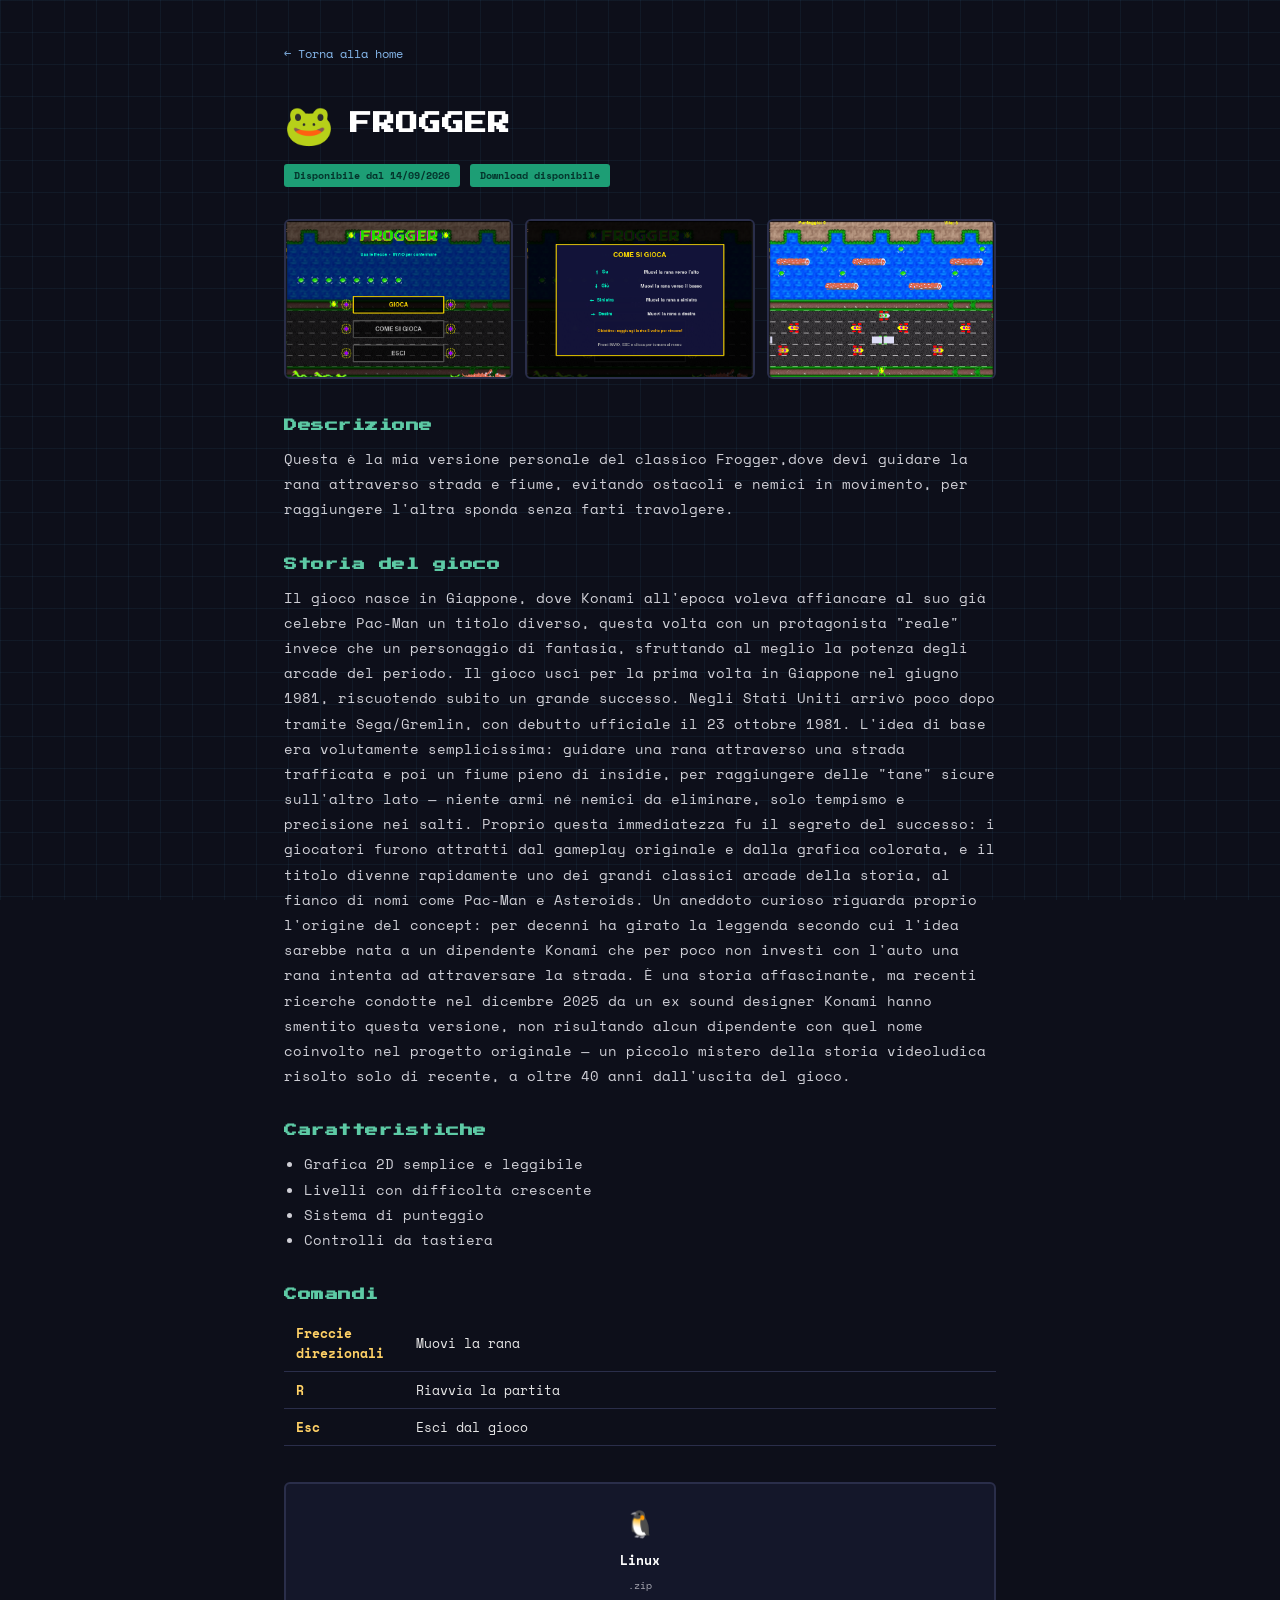
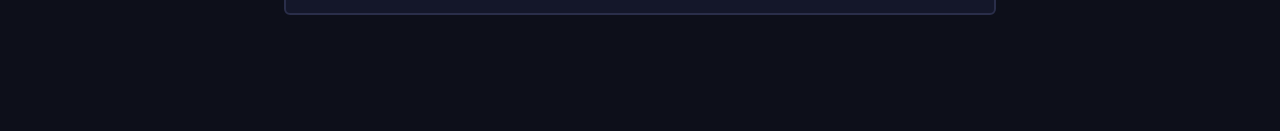
==== Pages/frogger.html @ f4dc423c "Remove a title" ====
<!DOCTYPE html>
<html lang="en">
<head>
    <meta charset="UTF-8">
    <meta name="viewport" content="width=device-width, initial-scale=1.0">
    <link rel="stylesheet" href="../Style/Style_Page/frogger_page.css">
    <title>Frogger - Mini Game Tech</title>
</head>
<body>
    <div class="grid-bg"></div>

    <div class="wrap">
        <a class="back-link" href="../index.html">&larr; Torna alla home</a>

        <div class="title-row">
            <span class="icon">🐸</span>
            <h1>FROGGER</h1>
        </div>
        <span class="badge">Disponibile dal 14/09/2026</span>
        <span class="badge_download">Download disponibile</span>

        <div class="screenshots">
            <img class="shot" src="../Screen/Frogger/Schermata_Principale.png" alt="Schermata principale">
            <img class="shot" src="../Screen/Frogger/Comandi.png" alt="Schermata dei comandi">
            <img class="shot" src="../Screen/Frogger/Gioco_Principale.png" alt="Schermata principale del gioco">
        </div>

        <section>
            <h2>Descrizione</h2>
            <p>
                Questa è la mia versione personale del classico Frogger,dove devi
                guidare la rana attraverso strada e fiume, evitando ostacoli e nemici in movimento,
                per raggiungere l'altra sponda senza farti travolgere.
            </p>
        </section>

        <section>
            <h2>Storia del gioco</h2>
            <p>
                Il gioco nasce in Giappone, dove Konami all'epoca voleva affiancare al suo già celebre Pac-Man un titolo diverso,
                questa volta con un protagonista "reale" invece che un personaggio di fantasia, sfruttando al meglio la potenza degli arcade del periodo.
                Il gioco uscì per la prima volta in Giappone nel giugno 1981, riscuotendo subito un grande successo. Negli Stati Uniti arrivò poco dopo tramite Sega/Gremlin, con debutto ufficiale il 23 ottobre 1981.

                L'idea di base era volutamente semplicissima: guidare una rana attraverso una strada trafficata e poi un fiume pieno di insidie, per raggiungere delle "tane" sicure sull'altro lato — niente armi né nemici da eliminare, solo tempismo e precisione nei salti.
                Proprio questa immediatezza fu il segreto del successo: i giocatori furono attratti dal gameplay originale e dalla grafica colorata, e il titolo divenne rapidamente uno dei grandi classici arcade della storia, al fianco di nomi come Pac-Man e Asteroids.

                Un aneddoto curioso riguarda proprio l'origine del concept: per decenni ha girato la leggenda secondo cui l'idea sarebbe nata a un dipendente Konami che per poco non investì con l'auto una rana intenta ad attraversare la strada.
                È una storia affascinante, ma recenti ricerche condotte nel dicembre 2025 da un ex sound designer Konami hanno smentito questa versione, non risultando alcun dipendente con quel nome coinvolto nel progetto originale — un piccolo mistero della storia videoludica risolto solo di recente, a oltre 40 anni dall'uscita del gioco.
            </p>
        </section>

        <section>
            <h2>Caratteristiche</h2>
            <ul>
                <li>Grafica 2D semplice e leggibile</li>
                <li>Livelli con difficoltà crescente</li>
                <li>Sistema di punteggio</li>
                <li>Controlli da tastiera</li>
            </ul>
        </section>

        <section>
            <h2>Comandi</h2>
            <table class="controls-table">
                <tr><td>Freccie direzionali</td><td>Muovi la rana</td></tr>
                <tr><td>R</td><td>Riavvia la partita</td></tr>
                <tr><td>Esc</td><td>Esci dal gioco</td></tr>
            </table>
        </section>

        <section>
            <div>
            <a class="dl-btn" href="../Download_games/Frogger-Linux.zip" download>
                <span class="dl-icon">🐧</span>
                Linux
                <span class="dl-sub">.zip</span>
              </a>
            </div>
        </section>
    </div>
</body>
</html>
---- Style/Style_Page/frogger_page.css ----
@import url('https://fonts.googleapis.com/css2?family=Press+Start+2P&family=Space+Mono:wght@400;700&display=swap');

* { margin: 0; padding: 0; box-sizing: border-box; }

body {
    background: #0d0f1a;
    color: #e8e8e8;
    font-family: 'Space Mono', monospace;
    min-height: 100vh;
    position: relative;
}

.grid-bg {
    position: fixed;
    inset: 0;
    background-image:
            linear-gradient(rgba(90, 200, 255, 0.06) 1px, transparent 1px),
            linear-gradient(90deg, rgba(90, 200, 255, 0.06) 1px, transparent 1px);
    background-size: 32px 32px;
    z-index: 0;
}

.wrap {
    position: relative;
    z-index: 1;
    max-width: 760px;
    margin: 0 auto;
    padding: 40px 24px 80px;
}

.back-link {
    display: inline-block;
    font-size: 12px;
    color: #85b7eb;
    text-decoration: none;
    margin-bottom: 32px;
}
.back-link:hover { text-decoration: underline; }

.title-row {
    display: flex;
    align-items: center;
    gap: 16px;
    margin-bottom: 8px;
}

.icon { font-size: 40px; }

h1 {
    font-family: 'Press Start 2P', monospace;
    font-size: 22px;
    color: #fff;
    letter-spacing: 1px;
}

.badge {
    display: inline-block;
    font-size: 10px;
    padding: 4px 10px;
    border-radius: 3px;
    font-weight: 700;
    background: #1d9e75;
    color: #04342c;
    margin-bottom: 32px;
}

.badge_download{
    display: inline-block;
    font-size: 10px;
    padding: 4px 10px;
    border-radius: 3px;
    font-weight: 700;
    background: #1d9e75;
    color: #04342c;
    margin-bottom: 32px;
}

.screenshots {
    display: grid;
    grid-template-columns: repeat(auto-fit, minmax(200px, 1fr));
    gap: 12px;
    margin-bottom: 40px;
}

.shot {
    height: 160px;
    background: #14172a;
    border: 2px solid #2a2e4a;
    border-radius: 6px;
    width: 100%;
    object-fit: cover;
    display: block;
}

section { margin-bottom: 36px; }

h2 {
    font-family: 'Press Start 2P', monospace;
    font-size: 13px;
    color: #5dcaa5;
    margin-bottom: 14px;
    letter-spacing: 0.5px;
}

p, li {
    font-size: 14px;
    line-height: 1.8;
    color: #cfcfd6;
}

ul { padding-left: 20px; margin-top: 8px; }

.controls-table {
    width: 100%;
    border-collapse: collapse;
    font-size: 13px;
    margin-top: 8px;
}

.controls-table td {
    padding: 8px 12px;
    border-bottom: 1px solid #2a2e4a;
}

.controls-table td:first-child {
    color: #ffd166;
    font-weight: 700;
    width: 120px;
}

.downloads {
    display: grid;
    grid-template-columns: repeat(auto-fit, minmax(160px, 1fr));
    gap: 14px;
    margin-top: 8px;
}

.dl-btn {
    display: flex;
    flex-direction: column;
    align-items: center;
    gap: 8px;
    padding: 20px 12px;
    background: #14172a;
    border: 2px solid #2a2e4a;
    border-radius: 6px;
    text-decoration: none;
    color: #fff;
    font-size: 13px;
    font-weight: 700;
    transition: transform 0.15s ease, border-color 0.15s ease;
}

.dl-btn:hover {
    transform: translateY(-3px);
    border-color: #5dcaa5;
}

.dl-icon { font-size: 26px; }
.dl-sub { font-size: 10px; color: #a8a8b3; font-weight: 400; }

footer {
    position: relative;
    z-index: 1;
    text-align: center;
    padding: 24px;
    font-size: 12px;
    color: #5a5a66;
}

footer a { color: #85b7eb; text-decoration: none; }
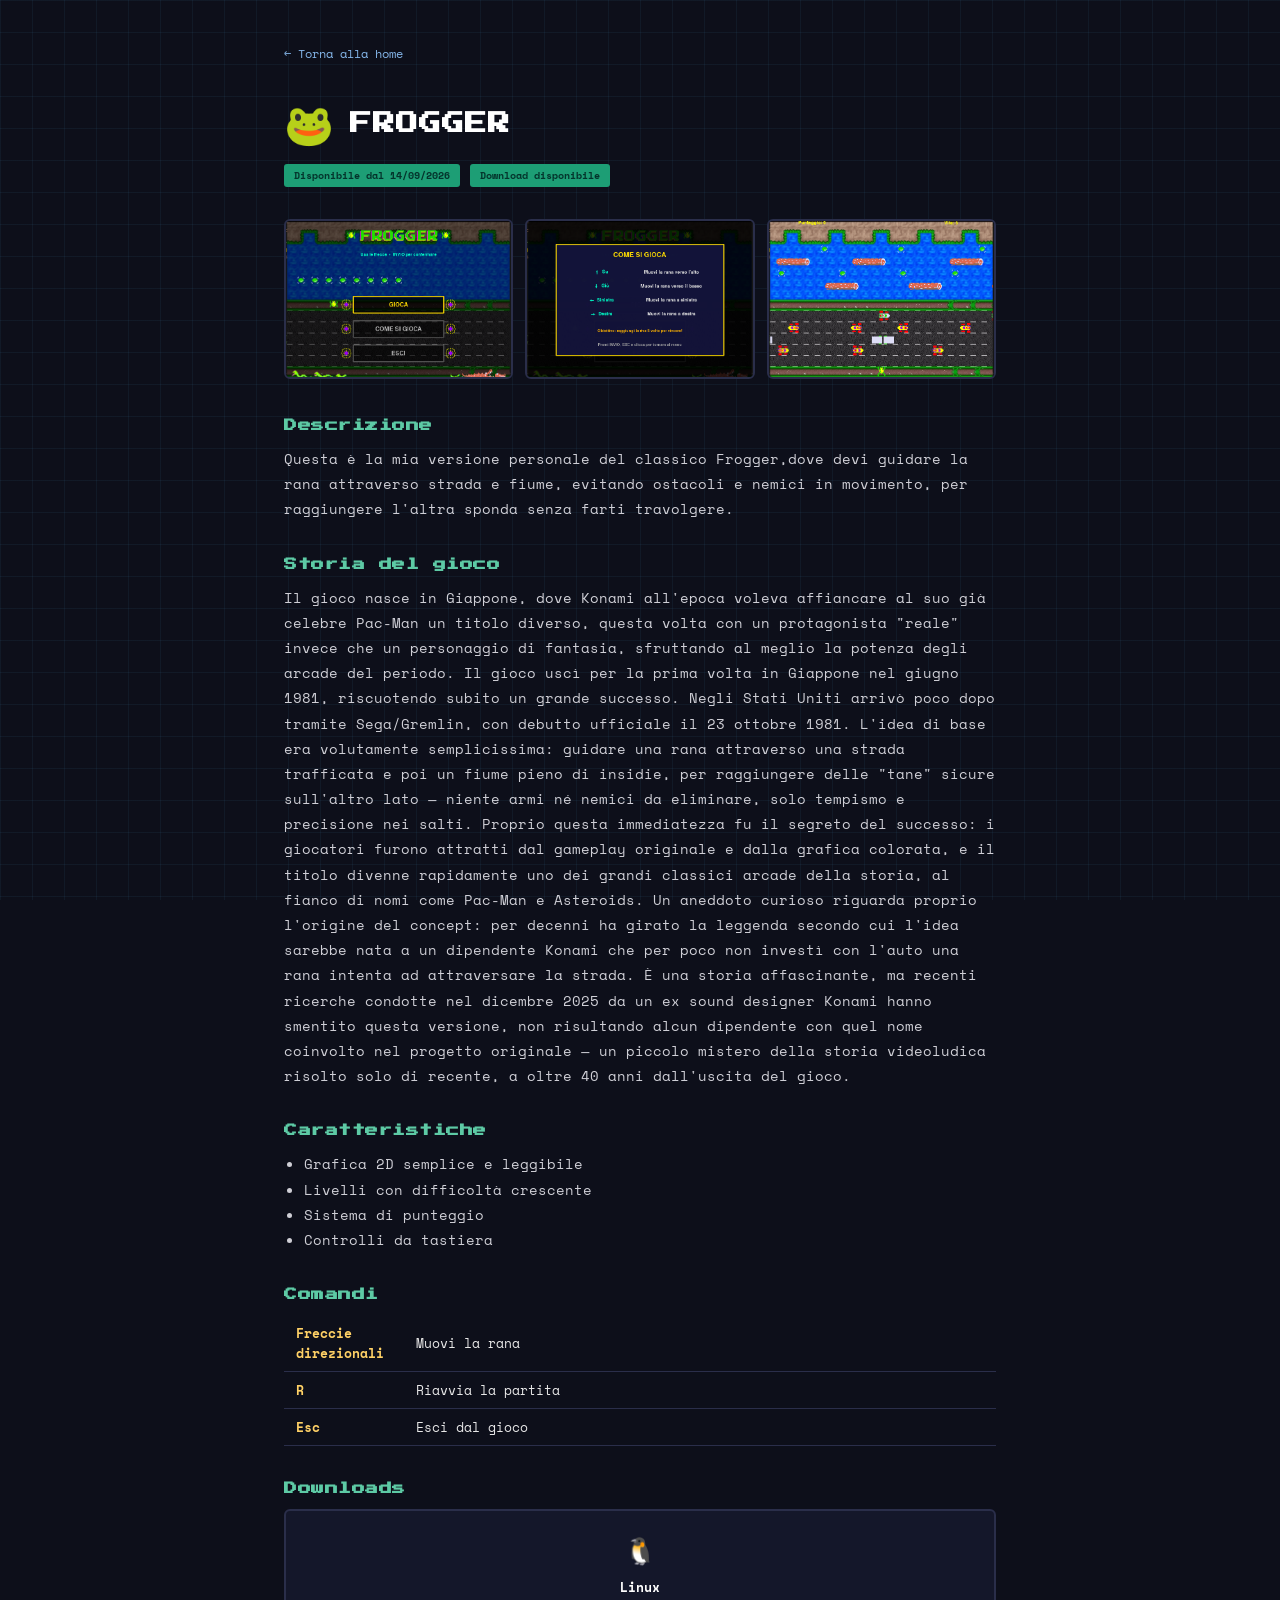
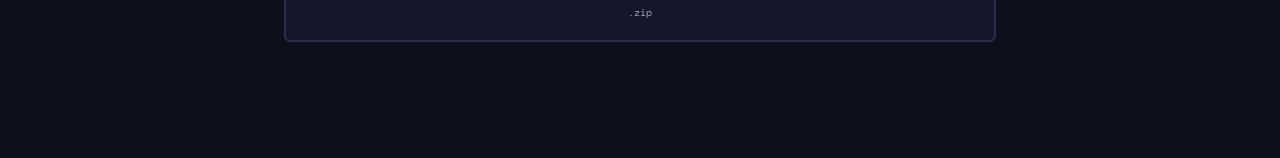
==== commit bce4bfe1: "Adding a title for the downloads" ====
--- a/Pages/frogger.html
+++ b/Pages/frogger.html
@@ -69,6 +69,7 @@
         </section>
 
         <section>
+            <h2>Downloads</h2>
             <div>
             <a class="dl-btn" href="../Download_games/Frogger-Linux.zip" download>
                 <span class="dl-icon">🐧</span>
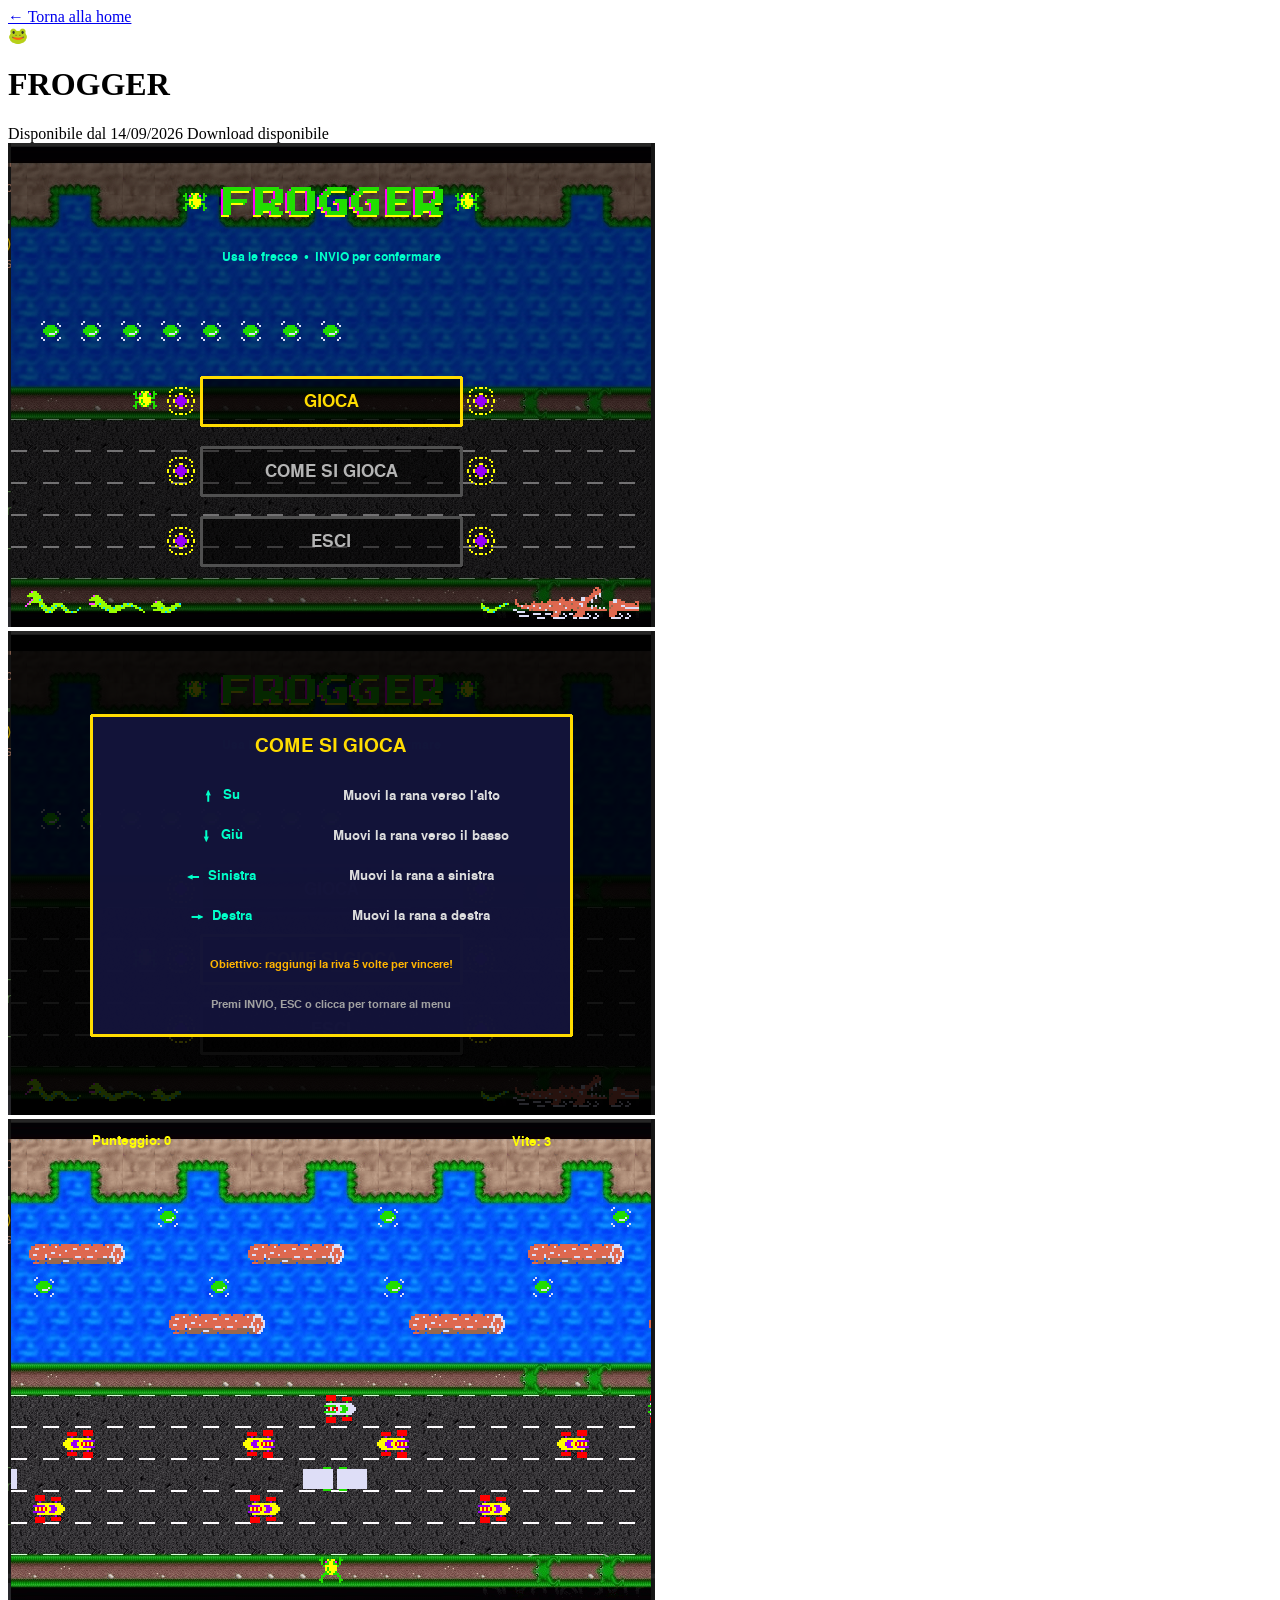
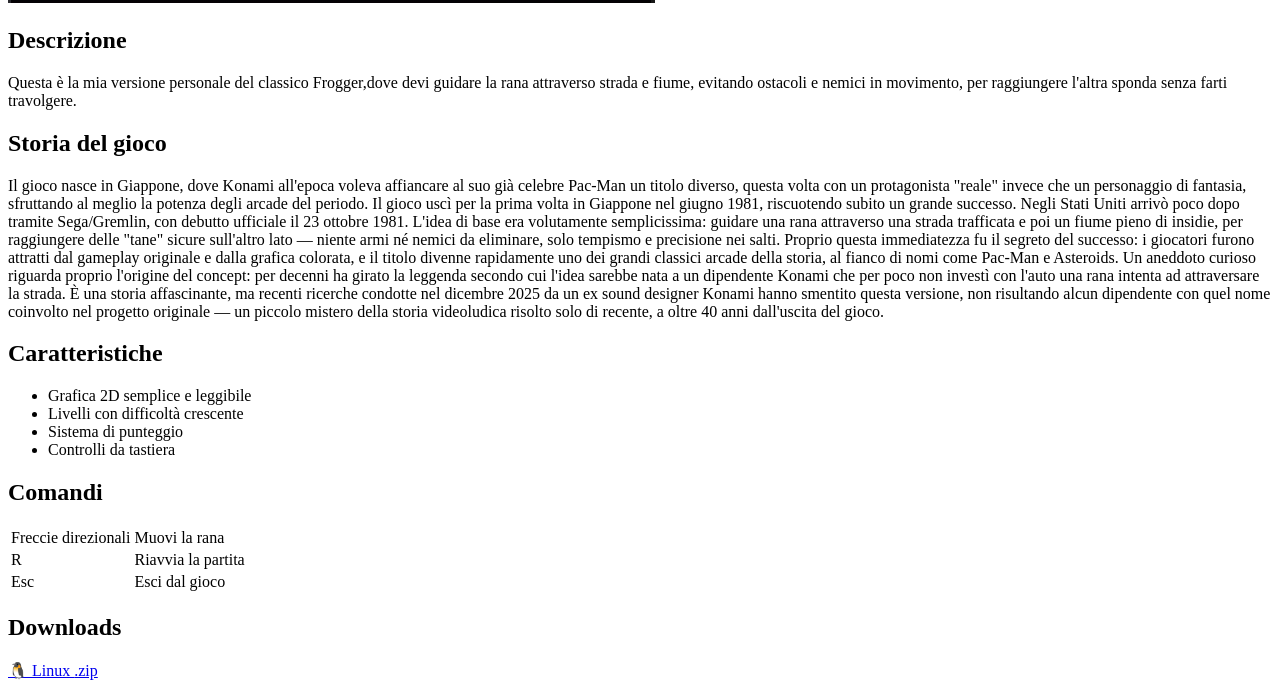
==== commit 8dd89398: "Rename a css for the page style of game" ====
--- a/Pages/frogger.html
+++ b/Pages/frogger.html
@@ -1,9 +1,9 @@
 <!DOCTYPE html>
-<html lang="en">
+<html lang="it">
 <head>
     <meta charset="UTF-8">
     <meta name="viewport" content="width=device-width, initial-scale=1.0">
-    <link rel="stylesheet" href="../Style/Style_Page/frogger_page.css">
+    <link rel="stylesheet" href="../Style/Style_Page/Game_Pages.css">
     <title>Frogger - Mini Game Tech</title>
 </head>
 <body>
@@ -70,12 +70,20 @@
 
         <section>
             <h2>Downloads</h2>
-            <div>
-            <a class="dl-btn" href="../Download_games/Frogger-Linux.zip" download>
-                <span class="dl-icon">🐧</span>
-                Linux
-                <span class="dl-sub">.zip</span>
-              </a>
+            <div class="downloads">
+                <!--- Rimuovere il commento quando sarà disponibile l'exe
+                <a class="dl-btn" href="../Download_games/Frogger/Frogger-Windows.zip" download>
+                    <span class="dl-icon">🪟</span>
+                    Windows
+                    <span class="dl-sub">.zip</span>
+                </a>
+                --->
+
+                <a class="dl-btn" href="../Download_games/Frogger/Frogger-Linux.zip" download>
+                    <span class="dl-icon">🐧</span>
+                    Linux
+                    <span class="dl-sub">.zip</span>
+                </a>
             </div>
         </section>
     </div>
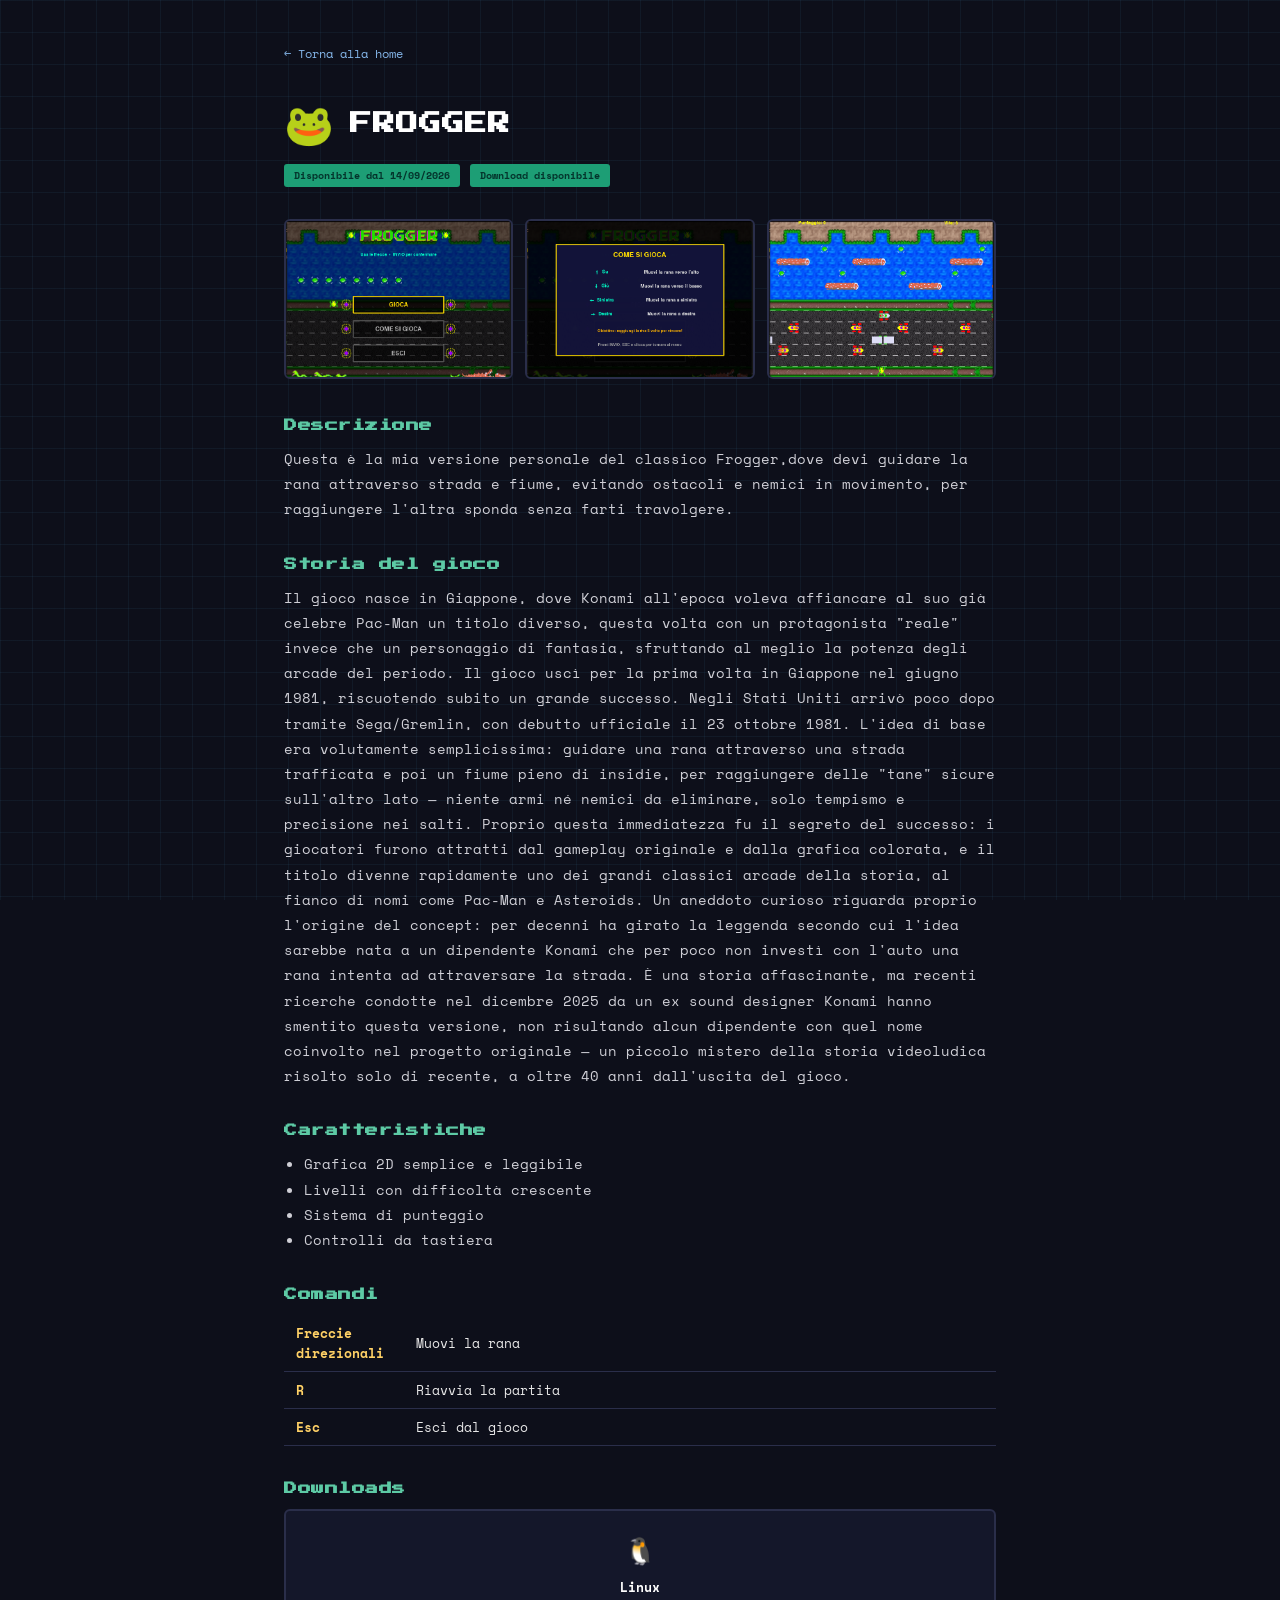
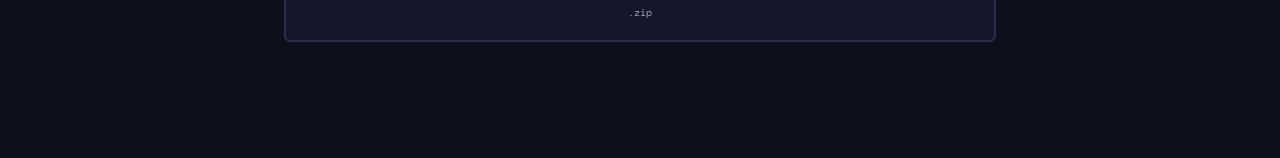
==== commit 769130e8: "Rename a css for the page style of game" ====
--- a/Pages/frogger.html
+++ b/Pages/frogger.html
@@ -1,5 +1,5 @@
 <!DOCTYPE html>
-<html lang="it">
+<html lang="en">
 <head>
     <meta charset="UTF-8">
     <meta name="viewport" content="width=device-width, initial-scale=1.0">
@@ -71,7 +71,8 @@
         <section>
             <h2>Downloads</h2>
             <div class="downloads">
-                <!--- Rimuovere il commento quando sarà disponibile l'exe
+                <!---
+                Rimuovere il commento quando verrà creato il file .exe del gioco
                 <a class="dl-btn" href="../Download_games/Frogger/Frogger-Windows.zip" download>
                     <span class="dl-icon">🪟</span>
                     Windows
--- a/Style/Style_Page/Game_Pages.css
+++ b/Style/Style_Page/Game_Pages.css
@@ -0,0 +1,171 @@
+@import url('https://fonts.googleapis.com/css2?family=Press+Start+2P&family=Space+Mono:wght@400;700&display=swap');
+
+* { margin: 0; padding: 0; box-sizing: border-box; }
+
+body {
+    background: #0d0f1a;
+    color: #e8e8e8;
+    font-family: 'Space Mono', monospace;
+    min-height: 100vh;
+    position: relative;
+}
+
+.grid-bg {
+    position: fixed;
+    inset: 0;
+    background-image:
+            linear-gradient(rgba(90, 200, 255, 0.06) 1px, transparent 1px),
+            linear-gradient(90deg, rgba(90, 200, 255, 0.06) 1px, transparent 1px);
+    background-size: 32px 32px;
+    z-index: 0;
+}
+
+.wrap {
+    position: relative;
+    z-index: 1;
+    max-width: 760px;
+    margin: 0 auto;
+    padding: 40px 24px 80px;
+}
+
+.back-link {
+    display: inline-block;
+    font-size: 12px;
+    color: #85b7eb;
+    text-decoration: none;
+    margin-bottom: 32px;
+}
+.back-link:hover { text-decoration: underline; }
+
+.title-row {
+    display: flex;
+    align-items: center;
+    gap: 16px;
+    margin-bottom: 8px;
+}
+
+.icon { font-size: 40px; }
+
+h1 {
+    font-family: 'Press Start 2P', monospace;
+    font-size: 22px;
+    color: #fff;
+    letter-spacing: 1px;
+}
+
+.badge {
+    display: inline-block;
+    font-size: 10px;
+    padding: 4px 10px;
+    border-radius: 3px;
+    font-weight: 700;
+    background: #1d9e75;
+    color: #04342c;
+    margin-bottom: 32px;
+}
+
+.badge_download{
+    display: inline-block;
+    font-size: 10px;
+    padding: 4px 10px;
+    border-radius: 3px;
+    font-weight: 700;
+    background: #1d9e75;
+    color: #04342c;
+    margin-bottom: 32px;
+}
+
+.screenshots {
+    display: grid;
+    grid-template-columns: repeat(auto-fit, minmax(200px, 1fr));
+    gap: 12px;
+    margin-bottom: 40px;
+}
+
+.shot {
+    height: 160px;
+    background: #14172a;
+    border: 2px solid #2a2e4a;
+    border-radius: 6px;
+    width: 100%;
+    object-fit: cover;
+    display: block;
+}
+
+section { margin-bottom: 36px; }
+
+h2 {
+    font-family: 'Press Start 2P', monospace;
+    font-size: 13px;
+    color: #5dcaa5;
+    margin-bottom: 14px;
+    letter-spacing: 0.5px;
+}
+
+p, li {
+    font-size: 14px;
+    line-height: 1.8;
+    color: #cfcfd6;
+}
+
+ul { padding-left: 20px; margin-top: 8px; }
+
+.controls-table {
+    width: 100%;
+    border-collapse: collapse;
+    font-size: 13px;
+    margin-top: 8px;
+}
+
+.controls-table td {
+    padding: 8px 12px;
+    border-bottom: 1px solid #2a2e4a;
+}
+
+.controls-table td:first-child {
+    color: #ffd166;
+    font-weight: 700;
+    width: 120px;
+}
+
+.downloads {
+    display: grid;
+    grid-template-columns: repeat(auto-fit, minmax(160px, 1fr));
+    gap: 14px;
+    margin-top: 8px;
+}
+
+.dl-btn {
+    display: flex;
+    flex-direction: column;
+    align-items: center;
+    gap: 8px;
+    padding: 20px 12px;
+    background: #14172a;
+    border: 2px solid #2a2e4a;
+    border-radius: 6px;
+    text-decoration: none;
+    color: #fff;
+    font-size: 13px;
+    font-weight: 700;
+    transition: transform 0.15s ease, border-color 0.15s ease;
+}
+
+.dl-btn:hover {
+    transform: translateY(-3px);
+    border-color: #5dcaa5;
+}
+
+.dl-icon { font-size: 26px; }
+.dl-sub { font-size: 10px; color: #a8a8b3; font-weight: 400; }
+
+footer {
+    position: relative;
+    z-index: 1;
+    text-align: center;
+    padding: 24px;
+    font-size: 12px;
+    color: #5a5a66;
+}
+
+footer a { color: #85b7eb; text-decoration: none; }
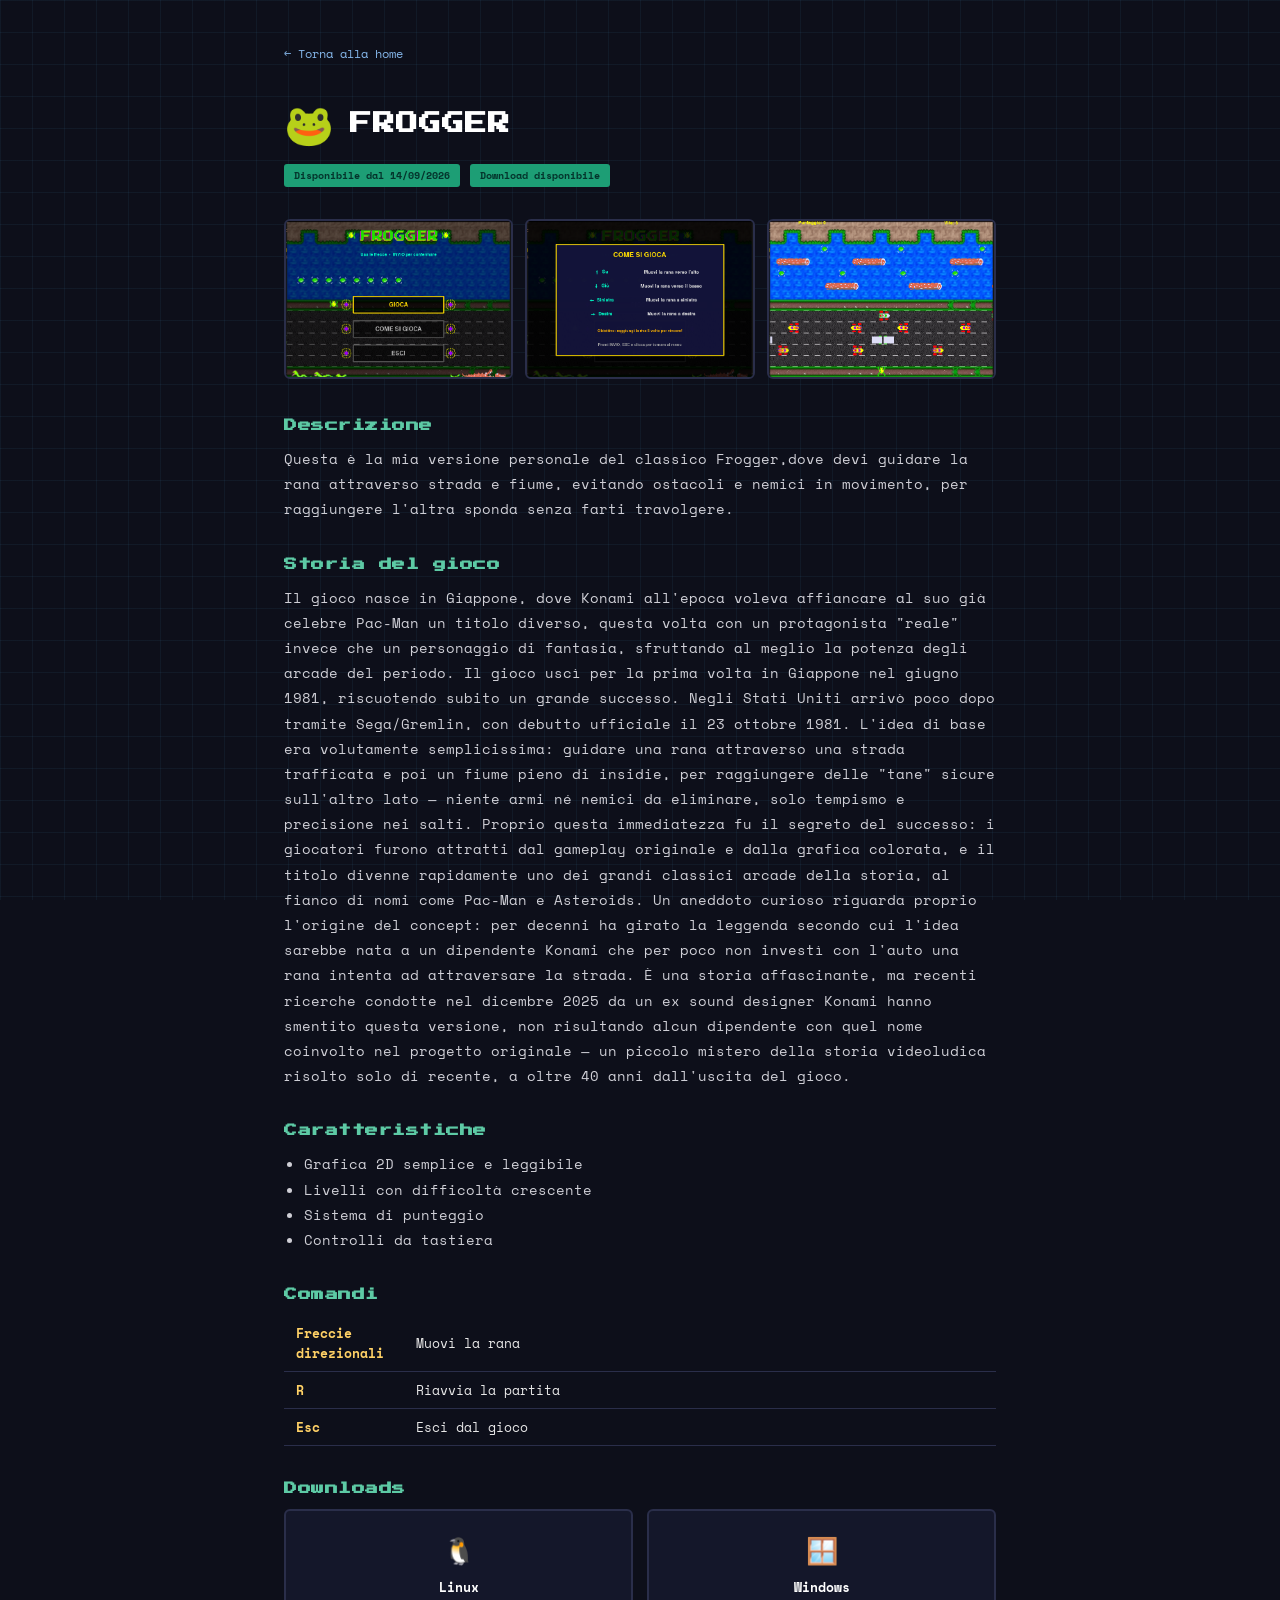
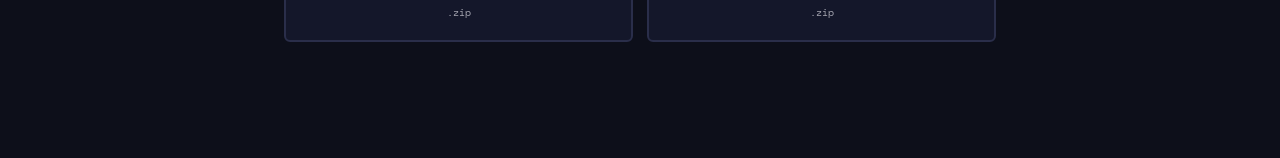
==== commit acb8b235: "Adding a zip archive for downloading game for windows" ====
--- a/Pages/frogger.html
+++ b/Pages/frogger.html
@@ -1,9 +1,9 @@
 <!DOCTYPE html>
-<html lang="en">
+<html lang="it">
 <head>
     <meta charset="UTF-8">
     <meta name="viewport" content="width=device-width, initial-scale=1.0">
-    <link rel="stylesheet" href="../Style/Style_Page/Game_Pages.css">
+    <link rel="stylesheet" href="../Style/Game_Pages.css">
     <title>Frogger - Mini Game Tech</title>
 </head>
 <body>
@@ -70,19 +70,17 @@
 
         <section>
             <h2>Downloads</h2>
+
             <div class="downloads">
-                <!---
-                Rimuovere il commento quando verrà creato il file .exe del gioco
+                <a class="dl-btn" href="../Download_games/Frogger/Frogger-Linux.zip" download>
+                    <span class="dl-icon">🐧</span>
+                    Linux
+                    <span class="dl-sub">.zip</span>
+                </a>
+
                 <a class="dl-btn" href="../Download_games/Frogger/Frogger-Windows.zip" download>
                     <span class="dl-icon">🪟</span>
                     Windows
-                    <span class="dl-sub">.zip</span>
-                </a>
-                --->
-
-                <a class="dl-btn" href="../Download_games/Frogger/Frogger-Linux.zip" download>
-                    <span class="dl-icon">🐧</span>
-                    Linux
                     <span class="dl-sub">.zip</span>
                 </a>
             </div>
--- a/Style/Game_Pages.css
+++ b/Style/Game_Pages.css
@@ -0,0 +1,171 @@
+@import url('https://fonts.googleapis.com/css2?family=Press+Start+2P&family=Space+Mono:wght@400;700&display=swap');
+
+* { margin: 0; padding: 0; box-sizing: border-box; }
+
+body {
+    background: #0d0f1a;
+    color: #e8e8e8;
+    font-family: 'Space Mono', monospace;
+    min-height: 100vh;
+    position: relative;
+}
+
+.grid-bg {
+    position: fixed;
+    inset: 0;
+    background-image:
+            linear-gradient(rgba(90, 200, 255, 0.06) 1px, transparent 1px),
+            linear-gradient(90deg, rgba(90, 200, 255, 0.06) 1px, transparent 1px);
+    background-size: 32px 32px;
+    z-index: 0;
+}
+
+.wrap {
+    position: relative;
+    z-index: 1;
+    max-width: 760px;
+    margin: 0 auto;
+    padding: 40px 24px 80px;
+}
+
+.back-link {
+    display: inline-block;
+    font-size: 12px;
+    color: #85b7eb;
+    text-decoration: none;
+    margin-bottom: 32px;
+}
+.back-link:hover { text-decoration: underline; }
+
+.title-row {
+    display: flex;
+    align-items: center;
+    gap: 16px;
+    margin-bottom: 8px;
+}
+
+.icon { font-size: 40px; }
+
+h1 {
+    font-family: 'Press Start 2P', monospace;
+    font-size: 22px;
+    color: #fff;
+    letter-spacing: 1px;
+}
+
+.badge {
+    display: inline-block;
+    font-size: 10px;
+    padding: 4px 10px;
+    border-radius: 3px;
+    font-weight: 700;
+    background: #1d9e75;
+    color: #04342c;
+    margin-bottom: 32px;
+}
+
+.badge_download{
+    display: inline-block;
+    font-size: 10px;
+    padding: 4px 10px;
+    border-radius: 3px;
+    font-weight: 700;
+    background: #1d9e75;
+    color: #04342c;
+    margin-bottom: 32px;
+}
+
+.screenshots {
+    display: grid;
+    grid-template-columns: repeat(auto-fit, minmax(200px, 1fr));
+    gap: 12px;
+    margin-bottom: 40px;
+}
+
+.shot {
+    height: 160px;
+    background: #14172a;
+    border: 2px solid #2a2e4a;
+    border-radius: 6px;
+    width: 100%;
+    object-fit: cover;
+    display: block;
+}
+
+section { margin-bottom: 36px; }
+
+h2 {
+    font-family: 'Press Start 2P', monospace;
+    font-size: 13px;
+    color: #5dcaa5;
+    margin-bottom: 14px;
+    letter-spacing: 0.5px;
+}
+
+p, li {
+    font-size: 14px;
+    line-height: 1.8;
+    color: #cfcfd6;
+}
+
+ul { padding-left: 20px; margin-top: 8px; }
+
+.controls-table {
+    width: 100%;
+    border-collapse: collapse;
+    font-size: 13px;
+    margin-top: 8px;
+}
+
+.controls-table td {
+    padding: 8px 12px;
+    border-bottom: 1px solid #2a2e4a;
+}
+
+.controls-table td:first-child {
+    color: #ffd166;
+    font-weight: 700;
+    width: 120px;
+}
+
+.downloads {
+    display: grid;
+    grid-template-columns: repeat(auto-fit, minmax(160px, 1fr));
+    gap: 14px;
+    margin-top: 8px;
+}
+
+.dl-btn {
+    display: flex;
+    flex-direction: column;
+    align-items: center;
+    gap: 8px;
+    padding: 20px 12px;
+    background: #14172a;
+    border: 2px solid #2a2e4a;
+    border-radius: 6px;
+    text-decoration: none;
+    color: #fff;
+    font-size: 13px;
+    font-weight: 700;
+    transition: transform 0.15s ease, border-color 0.15s ease;
+}
+
+.dl-btn:hover {
+    transform: translateY(-3px);
+    border-color: #5dcaa5;
+}
+
+.dl-icon { font-size: 26px; }
+.dl-sub { font-size: 10px; color: #a8a8b3; font-weight: 400; }
+
+footer {
+    position: relative;
+    z-index: 1;
+    text-align: center;
+    padding: 24px;
+    font-size: 12px;
+    color: #5a5a66;
+}
+
+footer a { color: #85b7eb; text-decoration: none; }
